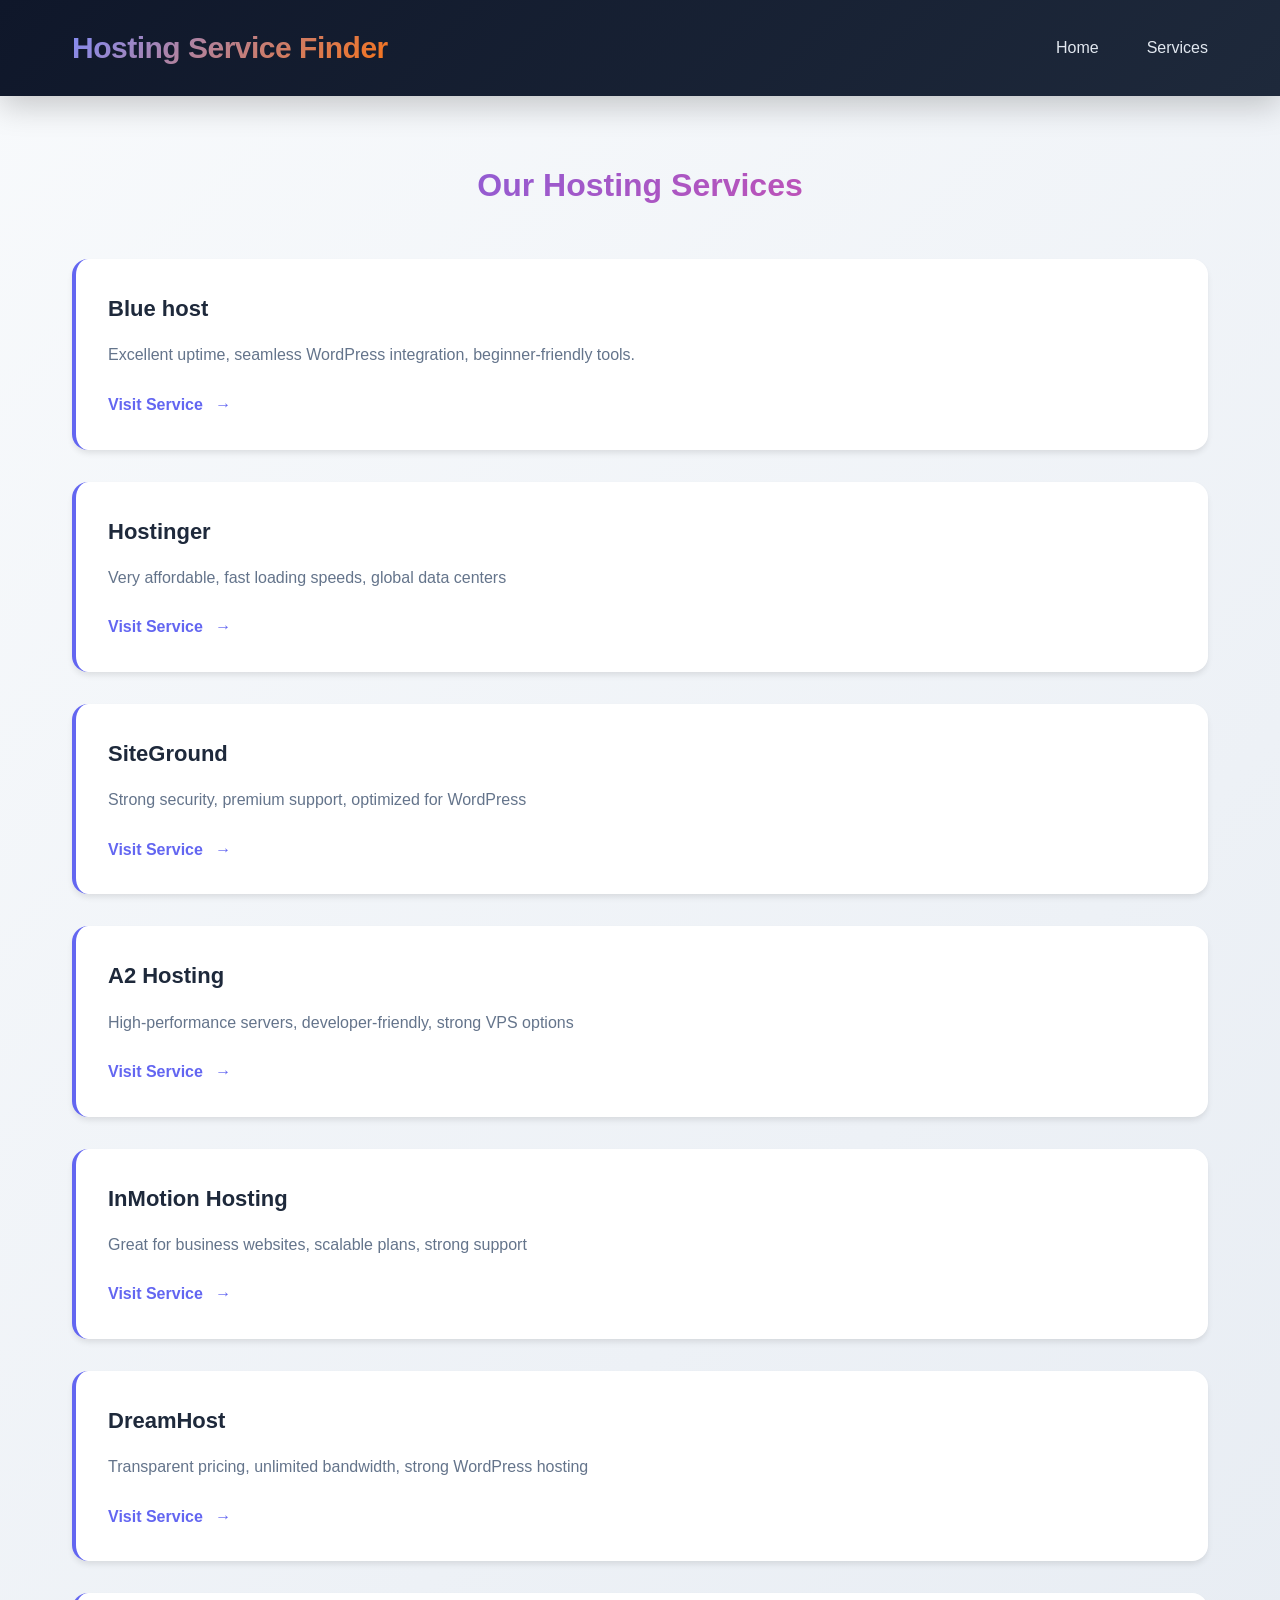
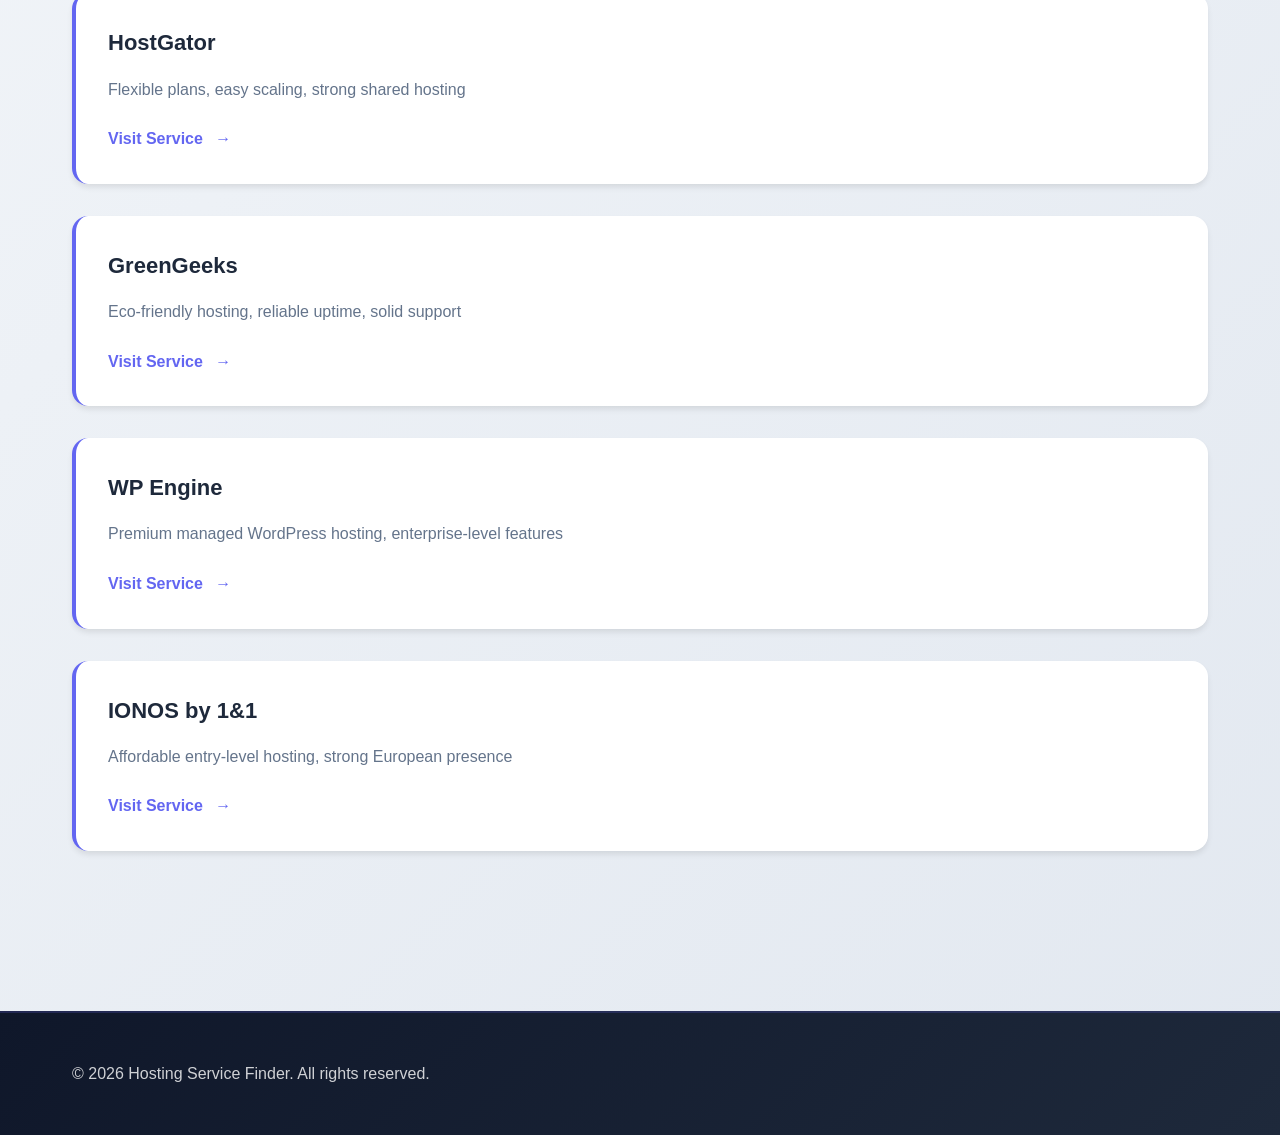
==== services.html @ 85e1fc96 "Initial commit" ====
<!DOCTYPE html>
<html lang="en">
<head>
    <meta charset="UTF-8">
    <meta name="viewport" content="width=device-width, initial-scale=1.0">
    <title>Services - Hosting Service Finder</title>
    <link rel="stylesheet" href="css/styles.css">
</head>
<body>
    <header>
        <nav>
            <div class="container">
                <h1>Hosting Service Finder</h1>
                <ul>
                    <li><a href="index.html">Home</a></li>
                    <li><a href="services.html">Services</a></li>
                    </ul>
            </div>
        </nav>
    </header>

    <main>
        <section class="blog">
            <div class="container">
                <h2>Our Hosting Services</h2>
                <article>
                    <h3>Blue host</h3>
                    <p>Excellent uptime, seamless WordPress integration, beginner-friendly tools.</p>
                    <a href="https://www.bluehost.com/">Visit Service</a>
                </article>
                <article>
                    <h3>Hostinger</h3>
                    <p>Very affordable, fast loading speeds, global data centers</p>
                    <a href="https://www.hostinger.com/">Visit Service</a>
                </article>
                <article>
                    <h3>SiteGround</h3>
                    <p>Strong security, premium support, optimized for WordPress</p>
                    <a href="https://world.siteground.com/">Visit Service</a>
                </article>
                <article>
                    <h3>A2 Hosting</h3>
                    <p>High-performance servers, developer-friendly, strong VPS options</p>
                    <a href="https://www.a2hosting.com/">Visit Service</a>
                </article>
                <article>
                    <h3>InMotion Hosting</h3>
                    <p>Great for business websites, scalable plans, strong support</p>
                    <a href="https://www.inmotionhosting.com/">Visit Service</a>
                </article>
                <article>
                    <h3>DreamHost</h3>
                    <p>Transparent pricing, unlimited bandwidth, strong WordPress hosting</p>
                    <a href="https://www.dreamhost.com/">Visit Service</a>
                </article>
                <article>
                    <h3>HostGator</h3>
                    <p>Flexible plans, easy scaling, strong shared hosting</p>
                    <a href="https://www.hostgator.com/">Visit Service</a>
                </article>
                <article>
                    <h3>GreenGeeks</h3>
                    <p>Eco-friendly hosting, reliable uptime, solid support</p>
                    <a href="https://www.greengeeks.com/">Visit Service</a>
                </article>
                <article>
                    <h3>WP Engine</h3>
                    <p>Premium managed WordPress hosting, enterprise-level features</p>
                    <a href="https://wpengine.com/">Visit Service</a>
                </article>
                <article>
                    <h3>IONOS by 1&1</h3>
                    <p>Affordable entry-level hosting, strong European presence</p>
                    <a href="https://www.ionos.com/">Visit Service</a>
                </article>
            </div>
        </section>
    </main>

    <footer>
        <div class="container">
            <p>&copy; 2026 Hosting Service Finder. All rights reserved.</p>
        </div>
    </footer>

    <script src="js/scripts.js"></script>
</body>
</html>
---- css/styles.css ----
/* ==========================================
   HOSTING SERVICE FINDER - ADVANCED STYLES
   ========================================== */

/* ========== CSS VARIABLES & ROOT ========== */
:root {
    /* Color Palette */
    --primary-color: #6366f1;
    --primary-dark: #4f46e5;
    --primary-light: #818cf8;
    --secondary-color: #ec4899;
    --accent-color: #f97316;
    --success-color: #10b981;
    --warning-color: #f59e0b;
    --danger-color: #ef4444;
    
    /* Neutral Colors */
    --dark-bg: #0f172a;
    --dark-secondary: #1e293b;
    --light-bg: #f8fafc;
    --light-secondary: #e2e8f0;
    --text-dark: #1e293b;
    --text-light: #64748b;
    --text-white: #ffffff;
    
    /* Spacing */
    --spacing-xs: 0.5rem;
    --spacing-sm: 1rem;
    --spacing-md: 1.5rem;
    --spacing-lg: 2rem;
    --spacing-xl: 3rem;
    --spacing-2xl: 4rem;
    
    /* Border Radius */
    --radius-sm: 0.375rem;
    --radius-md: 0.5rem;
    --radius-lg: 1rem;
    --radius-xl: 1.5rem;
    
    /* Shadows */
    --shadow-sm: 0 1px 2px 0 rgba(0, 0, 0, 0.05);
    --shadow-md: 0 4px 6px -1px rgba(0, 0, 0, 0.1);
    --shadow-lg: 0 10px 15px -3px rgba(0, 0, 0, 0.1);
    --shadow-xl: 0 20px 25px -5px rgba(0, 0, 0, 0.1);
    --shadow-2xl: 0 25px 50px -12px rgba(0, 0, 0, 0.25);
    
    /* Transitions */
    --transition-fast: 150ms cubic-bezier(0.4, 0, 0.2, 1);
    --transition-base: 250ms cubic-bezier(0.4, 0, 0.2, 1);
    --transition-slow: 350ms cubic-bezier(0.4, 0, 0.2, 1);
}

/* ========== GLOBAL STYLES ========== */
* {
    margin: 0;
    padding: 0;
    box-sizing: border-box;
}

html {
    scroll-behavior: smooth;
}

body {
    font-family: 'Segoe UI', Trebuchet MS, sans-serif;
    background: linear-gradient(135deg, #f8fafc 0%, #e2e8f0 100%);
    color: var(--text-dark);
    line-height: 1.6;
    font-size: 16px;
    overflow-x: hidden;
}

/* ========== CONTAINER ========== */
.container {
    max-width: 1200px;
    margin: 0 auto;
    padding: 0 var(--spacing-lg);
}

/* ========== HEADER & NAVIGATION ========== */
header {
    background: linear-gradient(135deg, var(--dark-bg) 0%, var(--dark-secondary) 100%);
    box-shadow: 0 10px 30px rgba(0, 0, 0, 0.2);
    position: sticky;
    top: 0;
    z-index: 100;
    animation: slideDown 0.6s ease-out;
}

@keyframes slideDown {
    from {
        opacity: 0;
        transform: translateY(-100%);
    }
    to {
        opacity: 1;
        transform: translateY(0);
    }
}

header nav .container {
    display: flex;
    justify-content: space-between;
    align-items: center;
    padding: var(--spacing-md) var(--spacing-lg);
}

header h1 {
    font-size: 1.875rem;
    color: var(--text-white);
    font-weight: 700;
    background: linear-gradient(135deg, #818cf8 0%, #f97316 100%);
    -webkit-background-clip: text;
    -webkit-text-fill-color: transparent;
    background-clip: text;
    letter-spacing: -0.5px;
}

header nav ul {
    display: flex;
    list-style: none;
    gap: var(--spacing-xl);
    align-items: center;
}

header nav a {
    color: var(--light-secondary);
    text-decoration: none;
    font-weight: 500;
    font-size: 1rem;
    position: relative;
    transition: color var(--transition-base);
}

header nav a::after {
    content: '';
    position: absolute;
    bottom: -5px;
    left: 0;
    width: 0;
    height: 2px;
    background: linear-gradient(90deg, var(--primary-light), var(--accent-color));
    transition: width var(--transition-base);
}

header nav a:hover {
    color: var(--primary-light);
}

header nav a:hover::after {
    width: 100%;
}

/* ========== HERO SECTION ========== */
.hero {
    background: linear-gradient(135deg, #667eea 0%, #764ba2 100%);
    color: var(--text-white);
    padding: var(--spacing-2xl) var(--spacing-lg);
    min-height: 500px;
    display: flex;
    align-items: center;
    position: relative;
    overflow: hidden;
}

.hero::before {
    content: '';
    position: absolute;
    top: 0;
    left: 0;
    width: 100%;
    height: 100%;
    background: 
        radial-gradient(circle at 20% 50%, rgba(255, 255, 255, 0.1) 0%, transparent 50%),
        radial-gradient(circle at 80% 80%, rgba(255, 255, 255, 0.1) 0%, transparent 50%);
    pointer-events: none;
}

.hero .container {
    position: relative;
    z-index: 2;
    animation: fadeInUp 0.8s ease-out 0.3s both;
}

@keyframes fadeInUp {
    from {
        opacity: 0;
        transform: translateY(30px);
    }
    to {
        opacity: 1;
        transform: translateY(0);
    }
}

.hero h2 {
    font-size: 3rem;
    font-weight: 800;
    margin-bottom: var(--spacing-md);
    line-height: 1.2;
    text-shadow: 0 10px 30px rgba(0, 0, 0, 0.3);
}

.hero p {
    font-size: 1.25rem;
    margin-bottom: var(--spacing-xl);
    opacity: 0.95;
}

.search-bar {
    display: flex;
    gap: var(--spacing-sm);
    margin-top: var(--spacing-lg);
    max-width: 500px;
}

.search-bar input {
    flex: 1;
    padding: var(--spacing-md);
    border: none;
    border-radius: var(--radius-lg);
    font-size: 1rem;
    background: rgba(255, 255, 255, 0.95);
    color: var(--text-dark);
    backdrop-filter: blur(10px);
    transition: all var(--transition-base);
}

.search-bar input:focus {
    outline: none;
    box-shadow: 0 0 0 3px rgba(255, 255, 255, 0.3);
    transform: translateY(-2px);
}

.search-bar input::placeholder {
    color: var(--text-light);
}

/* ========== BUTTONS ========== */
button {
    padding: var(--spacing-sm) var(--spacing-lg);
    border: none;
    border-radius: var(--radius-lg);
    font-size: 1rem;
    font-weight: 600;
    cursor: pointer;
    transition: all var(--transition-base);
    position: relative;
    overflow: hidden;
    background: linear-gradient(135deg, var(--primary-color) 0%, var(--secondary-color) 100%);
    color: var(--text-white);
    box-shadow: var(--shadow-lg);
}

button::before {
    content: '';
    position: absolute;
    top: 0;
    left: -100%;
    width: 100%;
    height: 100%;
    background: linear-gradient(90deg, transparent, rgba(255, 255, 255, 0.3), transparent);
    transition: left var(--transition-base);
}

button:hover::before {
    left: 100%;
}

button:hover {
    transform: translateY(-3px);
    box-shadow: var(--shadow-xl);
}

button:active {
    transform: translateY(-1px);
}

.search-bar button {
    padding: var(--spacing-md) var(--spacing-xl);
    background: linear-gradient(135deg, var(--accent-color) 0%, var(--secondary-color) 100%);
    white-space: nowrap;
}

/* ========== FEATURED PROVIDERS SECTION ========== */
.featured-providers {
    padding: var(--spacing-2xl) var(--spacing-lg);
    background: var(--light-bg);
}

.featured-providers h3,
.comparison h2,
.provider-details h2,
.blog h2,
.cta h3 {
    font-size: 2rem;
    margin-bottom: var(--spacing-xl);
    text-align: center;
    background: linear-gradient(135deg, var(--primary-color) 0%, var(--secondary-color) 100%);
    -webkit-background-clip: text;
    -webkit-text-fill-color: transparent;
    background-clip: text;
    font-weight: 800;
}

.provider-grid {
    display: grid;
    grid-template-columns: repeat(auto-fit, minmax(300px, 1fr));
    gap: var(--spacing-xl);
    margin-top: var(--spacing-lg);
}

/* ========== PROVIDER CARDS ========== */
.provider-card {
    background: var(--text-white);
    border-radius: var(--radius-xl);
    padding: var(--spacing-lg);
    box-shadow: var(--shadow-md);
    transition: all var(--transition-base);
    position: relative;
    border: 1px solid transparent;
    overflow: hidden;
}

.provider-card::before {
    content: '';
    position: absolute;
    top: 0;
    left: -100%;
    width: 100%;
    height: 100%;
    background: linear-gradient(90deg, transparent, rgba(99, 102, 241, 0.1), transparent);
    transition: left var(--transition-base);
}

.provider-card:hover {
    transform: translateY(-10px);
    box-shadow: var(--shadow-2xl);
    border-color: var(--primary-light);
}

.provider-card:hover::before {
    left: 100%;
}

.provider-card h4 {
    font-size: 1.5rem;
    margin-bottom: var(--spacing-md);
    color: var(--primary-color);
}

.provider-card p {
    color: var(--text-light);
    margin-bottom: var(--spacing-sm);
}

.provider-card button {
    width: 100%;
    margin-top: var(--spacing-md);
}

/* ========== CTA SECTION ========== */
.cta {
    background: linear-gradient(135deg, var(--primary-dark) 0%, var(--dark-secondary) 100%);
    color: var(--text-white);
    padding: var(--spacing-2xl) var(--spacing-lg);
    text-align: center;
}

.cta button {
    margin: 0 var(--spacing-sm);
    margin-top: var(--spacing-lg);
    background: linear-gradient(135deg, var(--accent-color) 0%, var(--secondary-color) 100%);
    transition: all var(--transition-base);
}

/* ========== COMPARISON SECTION ========== */
.comparison {
    padding: var(--spacing-2xl) var(--spacing-lg);
}

.filters {
    display: flex;
    gap: var(--spacing-lg);
    margin-bottom: var(--spacing-xl);
    flex-wrap: wrap;
}

.filters label {
    font-weight: 600;
    color: var(--text-dark);
    display: flex;
    align-items: center;
}

.filters select {
    padding: var(--spacing-sm) var(--spacing-md);
    border: 2px solid var(--light-secondary);
    border-radius: var(--radius-md);
    font-size: 1rem;
    background: var(--text-white);
    cursor: pointer;
    transition: all var(--transition-base);
}

.filters select:hover,
.filters select:focus {
    outline: none;
    border-color: var(--primary-color);
    box-shadow: 0 0 0 3px rgba(99, 102, 241, 0.1);
}

/* ========== COMPARISON TABLE ========== */
.comparison-table {
    width: 100%;
    border-collapse: collapse;
    overflow: hidden;
    border-radius: var(--radius-lg);
    box-shadow: var(--shadow-lg);
    background: var(--text-white);
}

.comparison-table thead {
    background: linear-gradient(135deg, var(--primary-color) 0%, var(--secondary-color) 100%);
    color: var(--text-white);
}

.comparison-table th {
    padding: var(--spacing-md);
    font-weight: 600;
    text-align: left;
    font-size: 1rem;
}

.comparison-table td {
    padding: var(--spacing-md);
    border-bottom: 1px solid var(--light-secondary);
}

.comparison-table tbody tr {
    transition: all var(--transition-base);
}

.comparison-table tbody tr:hover {
    background: linear-gradient(90deg, rgba(99, 102, 241, 0.05) 0%, rgba(236, 72, 153, 0.05) 100%);
}

/* ========== PROVIDER DETAILS ========== */
.provider-details {
    padding: var(--spacing-2xl) var(--spacing-lg);
}

.specs,
.reviews,
.tags {
    background: var(--text-white);
    padding: var(--spacing-lg);
    border-radius: var(--radius-lg);
    margin: var(--spacing-lg) 0;
    box-shadow: var(--shadow-md);
    animation: fadeInUp 0.6s ease-out;
}

.specs h3,
.reviews h3 {
    color: var(--primary-color);
    margin-bottom: var(--spacing-md);
    font-size: 1.375rem;
}

.specs ul {
    list-style: none;
}

.specs li {
    padding: var(--spacing-sm) 0;
    position: relative;
    padding-left: var(--spacing-lg);
}

.specs li::before {
    content: '✓';
    position: absolute;
    left: 0;
    color: var(--success-color);
    font-weight: bold;
    font-size: 1.25rem;
}

/* ========== BLOG SECTION ========== */
.blog {
    padding: var(--spacing-2xl) var(--spacing-lg);
}

.blog article {
    background: var(--text-white);
    padding: var(--spacing-lg);
    border-radius: var(--radius-lg);
    margin-bottom: var(--spacing-lg);
    box-shadow: var(--shadow-md);
    border-left: 4px solid var(--primary-color);
    transition: all var(--transition-base);
}

.blog article:hover {
    transform: translateX(5px);
    box-shadow: var(--shadow-lg);
    border-left-color: var(--accent-color);
}

.blog article h3 {
    color: var(--text-dark);
    margin-bottom: var(--spacing-sm);
    font-size: 1.375rem;
}

.blog article p {
    color: var(--text-light);
    margin-bottom: var(--spacing-md);
}

.blog article a {
    color: var(--primary-color);
    text-decoration: none;
    font-weight: 600;
    position: relative;
    transition: color var(--transition-base);
}

.blog article a::after {
    content: ' →';
    margin-left: var(--spacing-xs);
    transition: margin-left var(--transition-base);
}

.blog article a:hover {
    color: var(--accent-color);
}

.blog article a:hover::after {
    margin-left: var(--spacing-sm);
}

/* ========== TAGS ========== */
.tags {
    padding: var(--spacing-md);
    display: flex;
    gap: var(--spacing-sm);
    flex-wrap: wrap;
}

.tags span {
    background: linear-gradient(135deg, var(--primary-light) 0%, var(--accent-color) 100%);
    color: var(--text-white);
    padding: var(--spacing-xs) var(--spacing-md);
    border-radius: var(--radius-lg);
    font-size: 0.875rem;
    font-weight: 600;
    transition: all var(--transition-base);
}

.tags span:hover {
    transform: scale(1.05);
    box-shadow: var(--shadow-lg);
}

/* ========== REVIEW SECTION ========== */
.review {
    background: linear-gradient(135deg, rgba(99, 102, 241, 0.1) 0%, rgba(236, 72, 153, 0.1) 100%);
    padding: var(--spacing-md);
    border-radius: var(--radius-md);
    margin-bottom: var(--spacing-md);
    border-left: 4px solid var(--success-color);
}

/* ========== FOOTER ========== */
footer {
    background: linear-gradient(135deg, var(--dark-bg) 0%, var(--dark-secondary) 100%);
    color: var(--text-white);
    padding: var(--spacing-xl) var(--spacing-lg);
    margin-top: var(--spacing-2xl);
    border-top: 2px solid rgba(99, 102, 241, 0.2);
}

footer .container {
    display: flex;
    justify-content: space-between;
    align-items: center;
    flex-wrap: wrap;
    gap: var(--spacing-lg);
}

footer p {
    opacity: 0.8;
}

footer ul {
    list-style: none;
    display: flex;
    gap: var(--spacing-lg);
}

footer a {
    color: var(--light-secondary);
    text-decoration: none;
    transition: color var(--transition-base);
}

footer a:hover {
    color: var(--primary-light);
}

/* ========== SCROLLBAR STYLING ========== */
::-webkit-scrollbar {
    width: 10px;
}

::-webkit-scrollbar-track {
    background: var(--light-bg);
}

::-webkit-scrollbar-thumb {
    background: linear-gradient(180deg, var(--primary-color), var(--secondary-color));
    border-radius: var(--radius-lg);
}

::-webkit-scrollbar-thumb:hover {
    background: linear-gradient(180deg, var(--primary-dark), var(--accent-color));
}

/* ========== RESPONSIVE DESIGN ========== */
@media (max-width: 768px) {
    .container {
        padding: 0 var(--spacing-md);
    }

    header nav .container {
        flex-direction: column;
        gap: var(--spacing-md);
    }

    header h1 {
        font-size: 1.5rem;
    }

    header nav ul {
        gap: var(--spacing-md);
        justify-content: center;
    }

    .hero {
        min-height: 350px;
        padding: var(--spacing-xl) var(--spacing-lg);
    }

    .hero h2 {
        font-size: 2rem;
    }

    .hero p {
        font-size: 1rem;
    }

    .search-bar {
        flex-direction: column;
        max-width: 100%;
    }

    .search-bar input {
        width: 100%;
    }

    .provider-grid {
        grid-template-columns: 1fr;
    }

    .comparison-table {
        font-size: 0.875rem;
    }

    .comparison-table th,
    .comparison-table td {
        padding: var(--spacing-sm);
    }

    .filters {
        flex-direction: column;
    }

    .filters label {
        width: 100%;
        justify-content: space-between;
    }

    .filters select {
        width: 100%;
    }

    footer .container {
        flex-direction: column;
        text-align: center;
    }

    footer ul {
        justify-content: center;
    }

    .featured-providers h3,
    .comparison h2,
    .provider-details h2,
    .blog h2,
    .cta h3 {
        font-size: 1.5rem;
    }

    .cta button {
        display: block;
        width: 100%;
        margin: var(--spacing-md) 0;
    }

    .tags {
        flex-direction: column;
    }

    .tags span {
        display: block;
        text-align: center;
    }
}

@media (max-width: 480px) {
    header h1 {
        font-size: 1.25rem;
    }

    header nav ul {
        gap: var(--spacing-sm);
    }

    header nav a {
        font-size: 0.875rem;
    }

    .hero h2 {
        font-size: 1.5rem;
    }

    .search-bar input {
        padding: var(--spacing-sm) var(--spacing-md);
        font-size: 0.875rem;
    }

    .comparison-table {
        font-size: 0.75rem;
    }

    .comparison-table th,
    .comparison-table td {
        padding: var(--spacing-xs);
    }

    .featured-providers h3,
    .comparison h2,
    .provider-details h2,
    .blog h2,
    .cta h3 {
        font-size: 1.25rem;
    }
}

/* ========== ACCESSIBILITY ========== */
@media (prefers-reduced-motion: reduce) {
    * {
        animation-duration: 0.01ms !important;
        animation-iteration-count: 1 !important;
        transition-duration: 0.01ms !important;
    }
}

/* ========== PRINT STYLES ========== */
@media print {
    body {
        background: white;
    }

    button {
        display: none;
    }

    header,
    footer {
        display: none;
    }
}
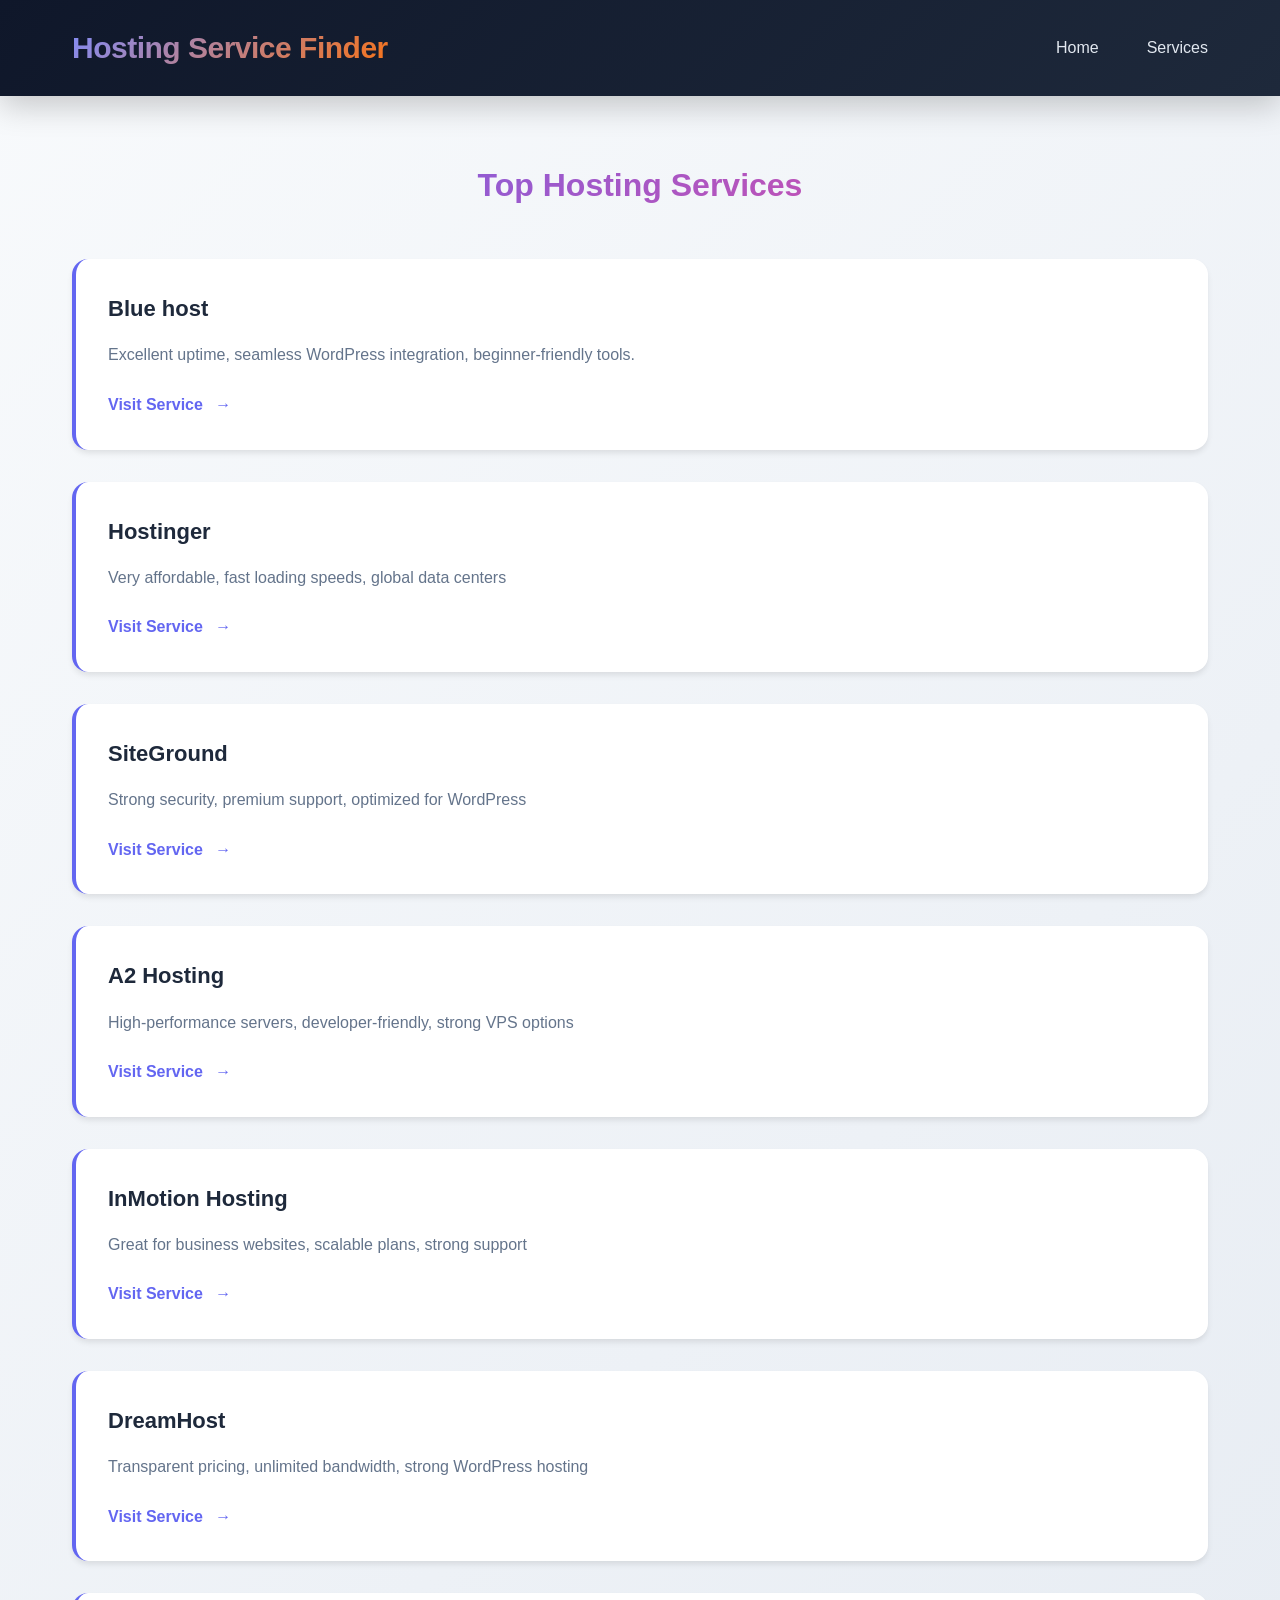
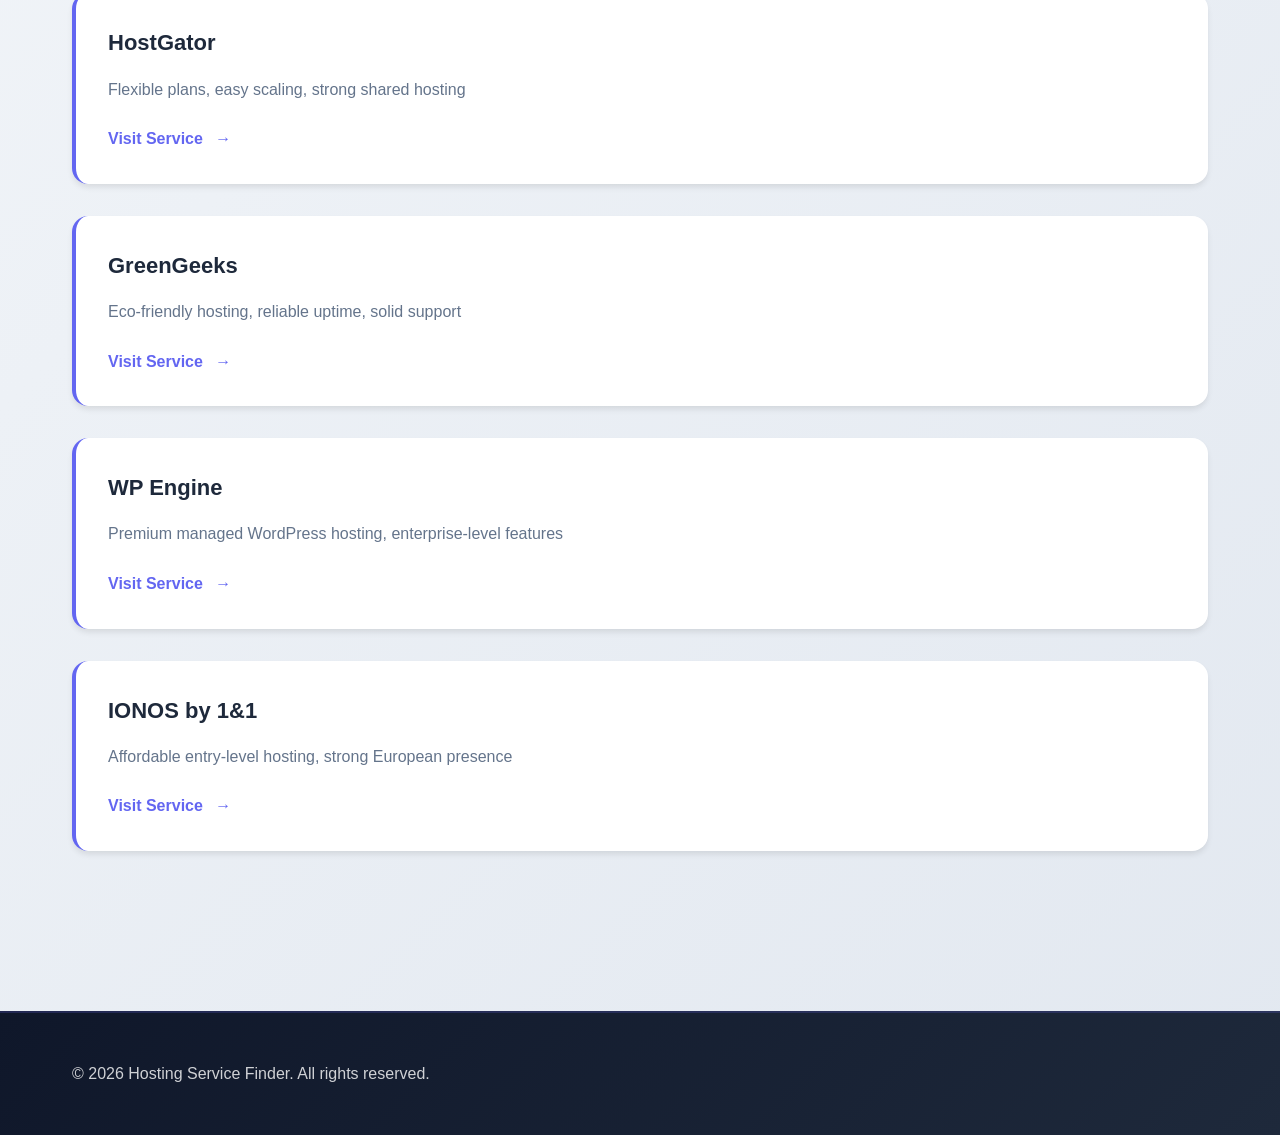
==== commit f5ce3f4b: "Update commit" ====
--- a/services.html
+++ b/services.html
@@ -22,7 +22,7 @@
     <main>
         <section class="blog">
             <div class="container">
-                <h2>Our Hosting Services</h2>
+                <h2>Top Hosting Services</h2>
                 <article>
                     <h3>Blue host</h3>
                     <p>Excellent uptime, seamless WordPress integration, beginner-friendly tools.</p>
